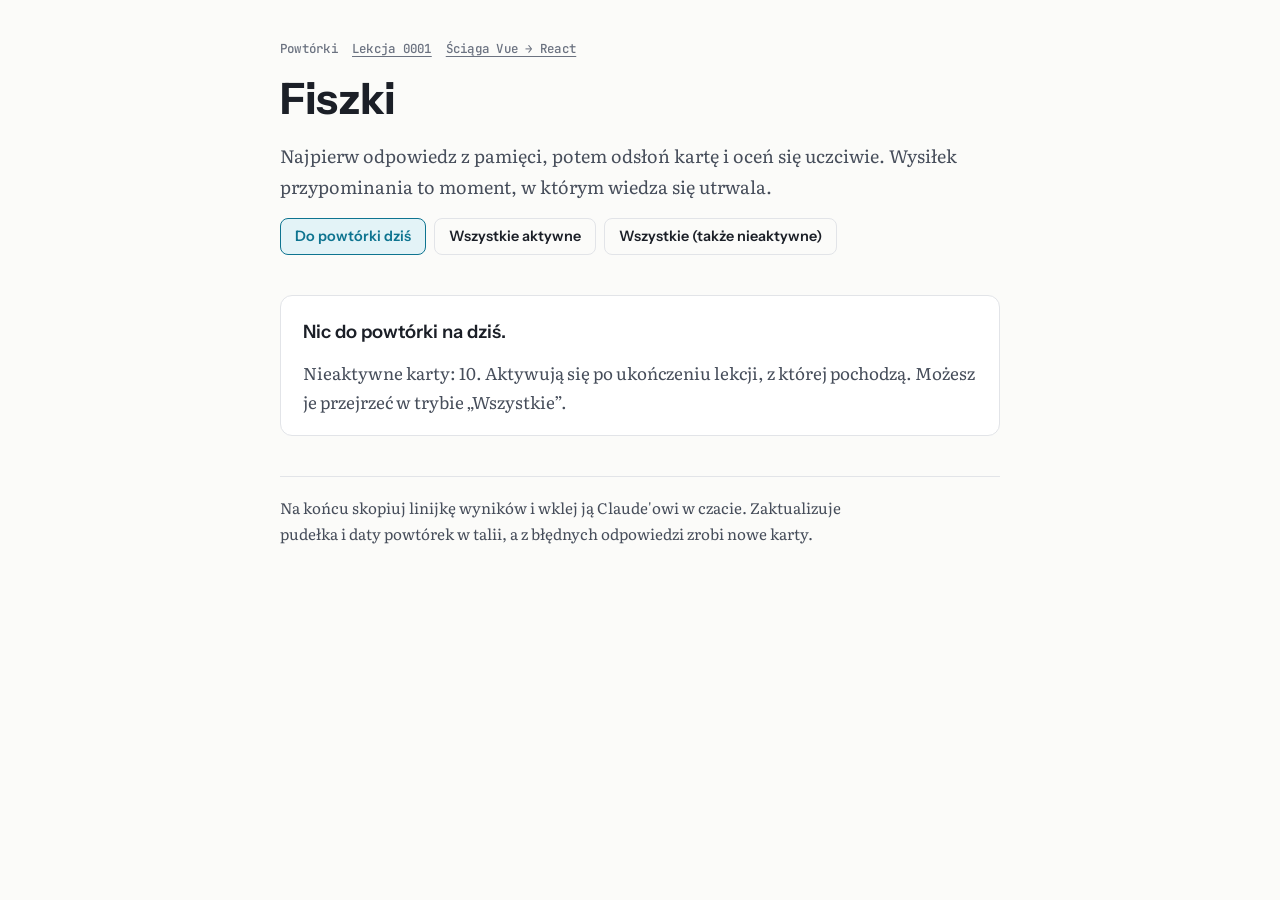
==== learning/practice/index.html @ 43b41495 "chore: warsztat nauki, roadmapa i zasady mentora - CLAUDE.md z zasadami mentora (drabinka podpowiedz" ====
<!doctype html>
<html lang="pl">
<head>
<meta charset="utf-8">
<meta name="viewport" content="width=device-width, initial-scale=1">
<title>Powtórki · fiszki</title>
<link rel="stylesheet" href="../assets/style.css">
<style>
  .card { background: var(--surface); border: 1px solid var(--rule); border-radius: 12px; padding: 22px 22px 18px; display: grid; gap: 14px; }
  .meta { display: flex; flex-wrap: wrap; gap: 6px 16px; font: 500 0.78rem/1.4 var(--f-mono); color: var(--ink-3); }
  .front { font: 600 1.15rem/1.5 var(--f-head); }
  textarea { width: 100%; min-height: 96px; font: 400 0.98rem/1.5 var(--f-read); color: var(--ink); background: var(--paper); border: 1px solid var(--rule); border-radius: 8px; padding: 10px 12px; resize: vertical; }
  textarea:focus-visible { outline: 2px solid var(--react); outline-offset: 1px; }
  .back { border-left: 3px solid var(--react); padding-left: 12px; display: grid; gap: 4px; }
  .back b { font: 600 0.72rem/1 var(--f-mono); letter-spacing: 0.06em; text-transform: uppercase; color: var(--react); }
  .mine { color: var(--ink-2); font-size: 0.92rem; white-space: pre-wrap; }
  .actions { display: flex; flex-wrap: wrap; gap: 8px; }
  .actions button, .modes button, .copy { font: 600 0.9rem/1 var(--f-head); padding: 10px 14px; border-radius: 8px; border: 1px solid var(--rule); background: var(--paper); color: var(--ink); cursor: pointer; }
  .actions button.primary { border-color: var(--react); background: var(--react-bg); color: var(--react); }
  .actions button.g-ok { border-color: var(--ok); background: var(--ok-bg); color: var(--ok); }
  .actions button.g-mid { border-color: var(--warn); background: var(--warn-bg); color: var(--warn); }
  .actions button.g-bad { border-color: var(--bad); background: var(--bad-bg); color: var(--bad); }
  button:disabled { opacity: 0.45; cursor: not-allowed; }
  .modes { display: flex; flex-wrap: wrap; gap: 8px; }
  .modes button[aria-pressed="true"] { border-color: var(--react); color: var(--react); background: var(--react-bg); }
  .progress { height: 6px; background: var(--rule); border-radius: 3px; overflow: hidden; }
  .progress span { display: block; height: 100%; background: var(--react); width: 0; }
  .result-line { font: 400 0.85rem/1.5 var(--f-mono); background: var(--code-bg); padding: 10px 12px; border-radius: 8px; word-break: break-all; user-select: all; }
  .stats { display: flex; flex-wrap: wrap; gap: 8px 20px; font: 500 0.95rem/1.4 var(--f-mono); }
  .empty { color: var(--ink-2); }
</style>
</head>
<body>
<main class="page">
  <header>
    <nav class="crumbs" aria-label="Nawigacja"><span>Powtórki</span><a href="../lessons/0001-model-mentalny-reacta.html">Lekcja 0001</a><a href="../reference/vue-to-react.html">Ściąga Vue → React</a></nav>
    <h1>Fiszki</h1>
    <p class="lede">Najpierw odpowiedz z pamięci, potem odsłoń kartę i oceń się uczciwie. Wysiłek przypominania to moment, w którym wiedza się utrwala.</p>
    <div class="modes" role="group" aria-label="Zakres kart">
      <button type="button" id="mode-due" aria-pressed="true">Do powtórki dziś</button>
      <button type="button" id="mode-active" aria-pressed="false">Wszystkie aktywne</button>
      <button type="button" id="mode-all" aria-pressed="false">Wszystkie (także nieaktywne)</button>
    </div>
  </header>

  <section id="session" aria-live="polite"></section>

  <footer class="ask">
    <p>Na końcu skopiuj linijkę wyników i wklej ją Claude'owi w czacie. Zaktualizuje pudełka i daty powtórek w talii, a z błędnych odpowiedzi zrobi nowe karty.</p>
  </footer>
</main>

<script src="../cards/cards.js"></script>
<script>
(function () {
  const today = (() => { const d = new Date(); const p = n => String(n).padStart(2, "0"); return `${d.getFullYear()}-${p(d.getMonth() + 1)}-${p(d.getDate())}`; })();
  const all = Array.isArray(window.CARDS) ? window.CARDS : [];
  const root = document.getElementById("session");
  const modeButtons = { due: "mode-due", active: "mode-active", all: "mode-all" };
  let deck = [], i = 0, results = [], mode = "due";

  const store = {
    get() { try { return JSON.parse(localStorage.getItem("lr-practice") || "null"); } catch (e) { return null; } },
    set(v) { try { localStorage.setItem("lr-practice", JSON.stringify(v)); } catch (e) {} },
    clear() { try { localStorage.removeItem("lr-practice"); } catch (e) {} },
  };

  function shuffle(a) { for (let k = a.length - 1; k > 0; k--) { const j = Math.floor(Math.random() * (k + 1)); [a[k], a[j]] = [a[j], a[k]]; } return a; }

  function pick(m) {
    if (m === "due") return all.filter(c => c.due && c.due <= today).sort((a, b) => a.box - b.box);
    if (m === "active") return shuffle(all.filter(c => c.due));
    return shuffle(all.slice());
  }

  function el(tag, props = {}, ...kids) {
    const e = document.createElement(tag);
    for (const [k, v] of Object.entries(props)) {
      if (k === "class") e.className = v; else if (k.startsWith("on")) e.addEventListener(k.slice(2), v); else e.setAttribute(k, v);
    }
    for (const kid of kids) e.append(kid);
    return e;
  }

  function start(m) {
    mode = m;
    for (const [k, id] of Object.entries(modeButtons)) document.getElementById(id).setAttribute("aria-pressed", String(k === m));
    deck = pick(m); i = 0; results = [];
    store.set({ date: today, mode, ids: deck.map(c => c.id), i, results });
    render();
  }

  function render() {
    root.replaceChildren();
    if (!all.length) { root.append(el("p", { class: "empty" }, "Nie udało się wczytać talii (learning/cards/cards.js).")); return; }
    if (!deck.length) {
      const inactive = all.filter(c => !c.due).length;
      root.append(el("div", { class: "card" },
        el("p", { class: "front" }, mode === "due" ? "Nic do powtórki na dziś." : "Brak aktywnych kart."),
        el("p", { class: "empty" }, inactive ? `Nieaktywne karty: ${inactive}. Aktywują się po ukończeniu lekcji, z której pochodzą. Możesz je przejrzeć w trybie „Wszystkie”.` : "Wszystkie karty są zaplanowane na późniejsze dni."),
      ));
      return;
    }
    if (i >= deck.length) return renderSummary();

    const c = deck[i];
    const progress = el("div", { class: "progress", "aria-hidden": "true" }, el("span"));
    progress.firstChild.style.width = `${Math.round((i / deck.length) * 100)}%`;
    const answer = el("textarea", { id: "answer", placeholder: "Twoja odpowiedź z pamięci…", "aria-label": "Twoja odpowiedź" });
    const reveal = el("button", { type: "button", class: "primary", disabled: "" }, "Pokaż odpowiedź");
    const dunno = el("button", { type: "button" }, "Nie wiem");
    answer.addEventListener("input", () => { reveal.disabled = answer.value.trim().length < 3; });
    answer.addEventListener("keydown", e => { if ((e.metaKey || e.ctrlKey) && e.key === "Enter" && !reveal.disabled) reveal.click(); });
    const actions = el("div", { class: "actions" }, reveal, dunno);
    const card = el("div", { class: "card" },
      el("div", { class: "meta" }, el("span", {}, `${i + 1} / ${deck.length}`), el("span", {}, `pudełko ${c.box}`), el("span", {}, c.src), el("span", {}, c.id)),
      progress,
      el("p", { class: "front" }, c.front),
      answer, actions,
    );
    root.append(card);
    answer.focus();

    function showBack(mine) {
      answer.disabled = true; actions.remove();
      card.append(
        mine ? el("p", { class: "mine" }, `Twoja odpowiedź: ${mine}`) : el("p", { class: "mine" }, "Twoja odpowiedź: nie wiem"),
        el("div", { class: "back" }, el("b", {}, "Odpowiedź"), el("span", {}, c.back)),
        el("div", { class: "actions" },
          el("button", { type: "button", class: "g-ok", onclick: () => grade("+") }, "Wiedziałem"),
          el("button", { type: "button", class: "g-mid", onclick: () => grade("~") }, "Częściowo"),
          el("button", { type: "button", class: "g-bad", onclick: () => grade("-") }, "Nie wiedziałem"),
        ),
      );
      card.querySelector(".g-ok").focus();
    }
    reveal.addEventListener("click", () => showBack(answer.value.trim()));
    dunno.addEventListener("click", () => showBack(""));

    function grade(g) {
      results.push({ id: c.id, g });
      i += 1;
      store.set({ date: today, mode, ids: deck.map(x => x.id), i, results });
      render();
    }
  }

  function renderSummary() {
    const ok = results.filter(r => r.g === "+").length, mid = results.filter(r => r.g === "~").length, bad = results.filter(r => r.g === "-").length;
    const line = `Powtórka ${today}: ` + results.map(r => r.id + r.g).join(" ");
    const lineEl = el("p", { class: "result-line", id: "result-line" }, line);
    const copy = el("button", { type: "button", class: "copy" }, "Kopiuj wynik");
    copy.addEventListener("click", async () => {
      try { await navigator.clipboard.writeText(line); copy.textContent = "Skopiowano"; }
      catch (e) { const r = document.createRange(); r.selectNodeContents(lineEl); const s = getSelection(); s.removeAllRanges(); s.addRange(r); copy.textContent = "Zaznaczono, skopiuj ręcznie"; }
    });
    root.append(el("div", { class: "card" },
      el("p", { class: "front" }, "Koniec powtórki"),
      el("div", { class: "stats" }, el("span", {}, `wiedziałem: ${ok}`), el("span", {}, `częściowo: ${mid}`), el("span", {}, `nie wiedziałem: ${bad}`)),
      el("p", {}, "Wklej tę linijkę Claude'owi w czacie:"),
      lineEl,
      el("div", { class: "actions" }, copy, el("button", { type: "button", onclick: () => { store.clear(); start(mode); } }, "Jeszcze raz")),
    ));
  }

  document.getElementById("mode-due").addEventListener("click", () => start("due"));
  document.getElementById("mode-active").addEventListener("click", () => start("active"));
  document.getElementById("mode-all").addEventListener("click", () => start("all"));

  // wznowienie przerwanej sesji z tego samego dnia
  const saved = store.get();
  if (saved && saved.date === today && Array.isArray(saved.ids)) {
    const byId = Object.fromEntries(all.map(c => [c.id, c]));
    deck = saved.ids.map(id => byId[id]).filter(Boolean); i = saved.i || 0; results = saved.results || []; mode = saved.mode || "due";
    for (const [k, id] of Object.entries(modeButtons)) document.getElementById(id).setAttribute("aria-pressed", String(k === mode));
    render();
  } else {
    start("due");
  }
})();
</script>
</body>
</html>
---- learning/assets/style.css ----
/* learn-react: wspólny arkusz stylów kursu.
   Koncepcja: kartka do czytania (serif, wąska kolumna ~68ch), kod i dane w mono,
   React = turkus, Vue = zieleń. Kolor zawsze niesie znaczenie, nigdy dekorację. */
@import url("https://fonts.googleapis.com/css2?family=Literata:opsz,wght@7..72,400;7..72,600&family=Instrument+Sans:wght@500;600;700&family=JetBrains+Mono:wght@400;500&display=swap");

:root {
  --paper: #fbfbf9;
  --surface: #ffffff;
  --ink: #1b1f27;
  --ink-2: #464d5a;
  --ink-3: #6b7280;
  --rule: #e2e4e8;
  --code-bg: #f2f3f5;
  --react: #0e7490;      /* wszystko, co dotyczy Reacta */
  --react-bg: #e3f3f7;
  --vue: #2f7a52;        /* wszystko, co dotyczy Vue */
  --vue-bg: #e5f2ea;
  --ok: #1f6f4a; --ok-bg: #e6f3ec;
  --bad: #a1332f; --bad-bg: #fbe9e8;
  --warn: #8a5a00; --warn-bg: #fbf1dc;
  --f-read: "Literata", Georgia, "Times New Roman", serif;
  --f-head: "Instrument Sans", "Helvetica Neue", Arial, sans-serif;
  --f-mono: "JetBrains Mono", ui-monospace, "SF Mono", Menlo, monospace;
}
@media (prefers-color-scheme: dark) {
  :root:not([data-theme="light"]) {
    --paper: #14171c; --surface: #1b1f26; --ink: #e9ecf1; --ink-2: #b5bcc8; --ink-3: #8a93a1; --rule: #2c323b; --code-bg: #20252d;
    --react: #5cc6dd; --react-bg: #12313a; --vue: #6fcf97; --vue-bg: #15301f;
    --ok: #7fd3a8; --ok-bg: #173126; --bad: #f19a95; --bad-bg: #3a1c1b; --warn: #f0c36a; --warn-bg: #33280f;
    color-scheme: dark;
  }
}
:root[data-theme="dark"] {
  --paper: #14171c; --surface: #1b1f26; --ink: #e9ecf1; --ink-2: #b5bcc8; --ink-3: #8a93a1; --rule: #2c323b; --code-bg: #20252d;
  --react: #5cc6dd; --react-bg: #12313a; --vue: #6fcf97; --vue-bg: #15301f;
  --ok: #7fd3a8; --ok-bg: #173126; --bad: #f19a95; --bad-bg: #3a1c1b; --warn: #f0c36a; --warn-bg: #33280f;
  color-scheme: dark;
}

* { box-sizing: border-box; }
html { -webkit-text-size-adjust: 100%; }
body { margin: 0; background: var(--paper); color: var(--ink); font: 400 17px/1.7 var(--f-read); }
.page { max-width: 760px; margin: 0 auto; padding-inline: 20px; padding-block: 40px 96px; display: grid; gap: 40px; }
.page > section, .page > header { display: grid; gap: 16px; min-width: 0; }

h1, h2, h3 { font-family: var(--f-head); line-height: 1.2; margin: 0; text-wrap: balance; letter-spacing: -0.01em; }
h1 { font-size: clamp(2rem, 5vw, 2.7rem); font-weight: 700; }
h2 { font-size: 1.45rem; font-weight: 600; }
h3 { font-size: 1.1rem; font-weight: 600; }
p, li { max-width: 68ch; }
p { margin: 0; }
ul, ol { margin: 0; padding-left: 1.3em; display: grid; gap: 6px; }
a { color: var(--react); text-underline-offset: 3px; }
a:focus-visible, button:focus-visible { outline: 2px solid var(--react); outline-offset: 2px; border-radius: 4px; }
strong { font-weight: 600; }

/* nagłówek lekcji */
.crumbs { display: flex; flex-wrap: wrap; gap: 6px 14px; font: 500 0.78rem/1.4 var(--f-mono); color: var(--ink-3); letter-spacing: 0.02em; }
.crumbs a { color: var(--ink-3); }
.lede { font-size: 1.12rem; color: var(--ink-2); }
.win { background: var(--surface); border: 1px solid var(--rule); border-radius: 10px; padding: 14px 18px; display: grid; gap: 6px; }
.win b { font: 600 0.75rem/1 var(--f-mono); letter-spacing: 0.08em; text-transform: uppercase; color: var(--ink-3); }

/* kod */
code { font: 400 0.88em/1.5 var(--f-mono); background: var(--code-bg); padding: 0.1em 0.35em; border-radius: 4px; }
pre { margin: 0; background: var(--code-bg); border-radius: 8px; padding: 14px 16px; overflow-x: auto; font: 400 0.85rem/1.6 var(--f-mono); }
pre code { background: none; padding: 0; font-size: inherit; }
.label { font: 600 0.72rem/1 var(--f-mono); letter-spacing: 0.06em; text-transform: uppercase; }
.label.react { color: var(--react); } .label.vue { color: var(--vue); }

/* porównanie Vue | React obok siebie */
.vs { display: grid; grid-template-columns: repeat(auto-fit, minmax(280px, 1fr)); gap: 14px; }
.vs > div { display: grid; gap: 8px; align-content: start; min-width: 0; }
.vs > div.vue pre { border-left: 3px solid var(--vue); }
.vs > div.react pre { border-left: 3px solid var(--react); }

/* ramki */
.note, .pitfall, .source { border-radius: 8px; padding: 12px 16px; display: grid; gap: 6px; }
.note { background: var(--react-bg); }
.pitfall { background: var(--warn-bg); }
.pitfall b, .note b, .source b { font-family: var(--f-head); }
.source { border: 1px solid var(--rule); background: var(--surface); }

/* tabele */
.table-wrap { overflow-x: auto; border: 1px solid var(--rule); border-radius: 10px; background: var(--surface); }
table { border-collapse: collapse; width: 100%; font-size: 0.92rem; }
th, td { text-align: left; vertical-align: top; padding: 9px 12px; border-bottom: 1px solid var(--rule); }
tbody tr:last-child > * { border-bottom: 0; }
thead th { font: 600 0.72rem/1.2 var(--f-mono); text-transform: uppercase; letter-spacing: 0.05em; color: var(--ink-3); }
th.vue, td.vue { color: var(--vue); } th.react { color: var(--react); }
td code { white-space: nowrap; }

/* quiz (assets/quiz.js) */
.quiz { display: grid; gap: 18px; }
.q { background: var(--surface); border: 1px solid var(--rule); border-radius: 10px; padding: 16px 18px; display: grid; gap: 12px; }
.q .prompt { font-weight: 600; }
.q .opts { display: grid; gap: 8px; }
.q button.opt { text-align: left; font: inherit; font-size: 0.95rem; color: var(--ink); background: var(--paper); border: 1px solid var(--rule); border-radius: 8px; padding: 9px 12px; cursor: pointer; }
.q button.opt:hover:not(:disabled) { border-color: var(--react); }
.q button.opt.right { background: var(--ok-bg); border-color: var(--ok); color: var(--ok); }
.q button.opt.wrong { background: var(--bad-bg); border-color: var(--bad); color: var(--bad); }
.q button.opt:disabled { cursor: default; }
.q .explain { font-size: 0.93rem; color: var(--ink-2); border-left: 3px solid var(--rule); padding-left: 12px; }
.score { font: 500 0.9rem/1.4 var(--f-mono); color: var(--ink-2); }

/* demo na żywo */
.demo { background: var(--surface); border: 1px solid var(--rule); border-radius: 10px; padding: 16px 18px; display: grid; gap: 12px; }
.demo button { font: 600 0.9rem/1 var(--f-head); padding: 10px 14px; border-radius: 8px; border: 1px solid var(--react); background: var(--react-bg); color: var(--react); cursor: pointer; }
.demo .row { display: flex; flex-wrap: wrap; gap: 10px; align-items: center; }
.demo output { font: 500 1.6rem/1 var(--f-mono); min-width: 3ch; }

/* stopka */
.ask { border-top: 1px solid var(--rule); padding-top: 18px; color: var(--ink-2); font-size: 0.95rem; }
.next { display: flex; flex-wrap: wrap; gap: 8px 20px; font-family: var(--f-head); }

@media print {
  body { background: #fff; color: #000; font-size: 11pt; }
  .q button.opt { border-color: #999; }
  .demo, .quiz { break-inside: avoid; }
  a { color: #000; }
}
@media (prefers-reduced-motion: no-preference) {
  .q button.opt { transition: background-color .15s, border-color .15s; }
}
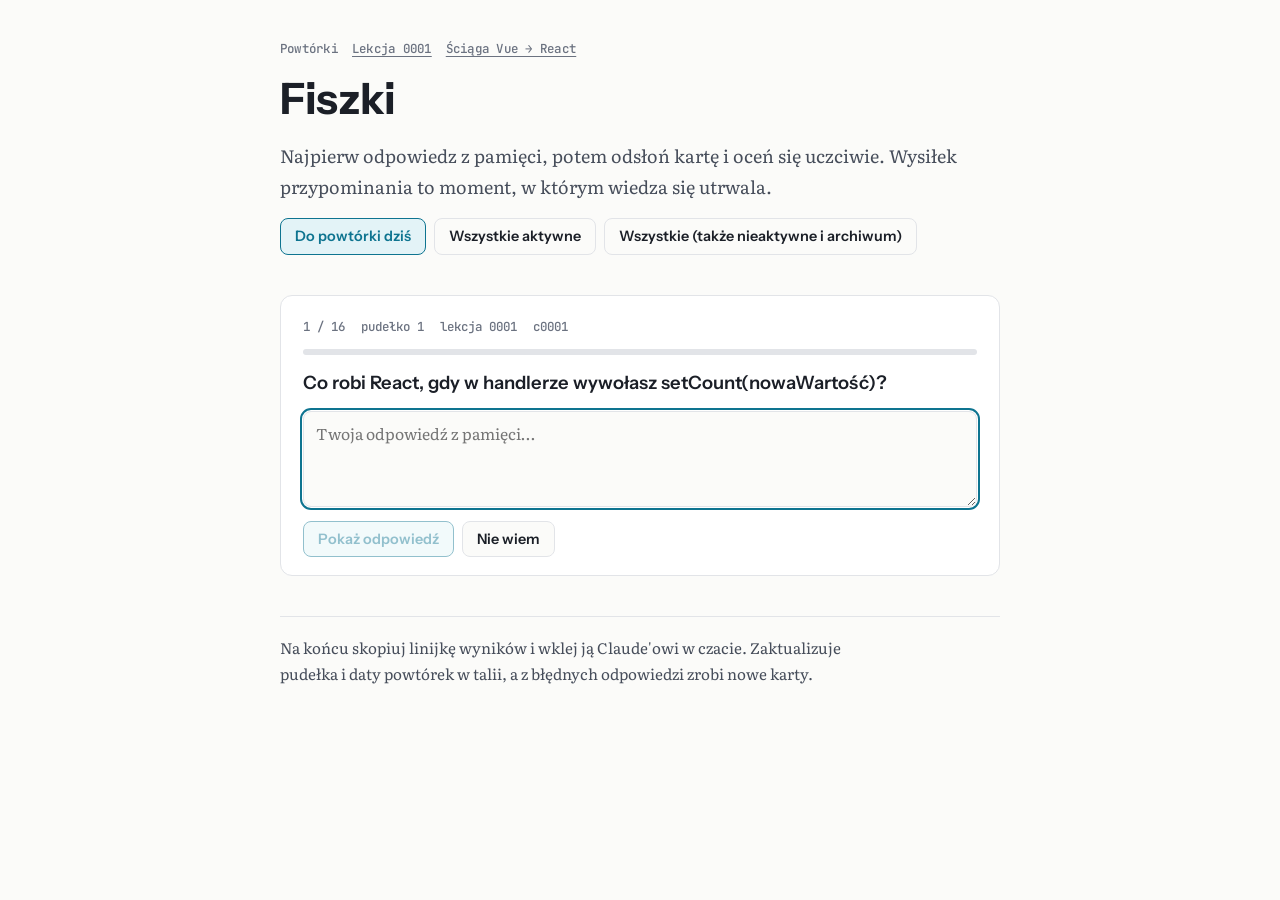
==== commit 25ac0f59: "feat(learning): linijka wyników w quizie i archiwum fiszek - quiz.js: po ostatniej odpowiedzi linijk" ====
--- a/learning/practice/index.html
+++ b/learning/practice/index.html
@@ -39,7 +39,7 @@
     <div class="modes" role="group" aria-label="Zakres kart">
       <button type="button" id="mode-due" aria-pressed="true">Do powtórki dziś</button>
       <button type="button" id="mode-active" aria-pressed="false">Wszystkie aktywne</button>
-      <button type="button" id="mode-all" aria-pressed="false">Wszystkie (także nieaktywne)</button>
+      <button type="button" id="mode-all" aria-pressed="false">Wszystkie (także nieaktywne i archiwum)</button>
     </div>
   </header>
 
@@ -94,10 +94,12 @@
     root.replaceChildren();
     if (!all.length) { root.append(el("p", { class: "empty" }, "Nie udało się wczytać talii (learning/cards/cards.js).")); return; }
     if (!deck.length) {
-      const inactive = all.filter(c => !c.due).length;
+      const inactive = all.filter(c => !c.due && !c.archived).length;
+      const archived = all.filter(c => c.archived).length;
       root.append(el("div", { class: "card" },
         el("p", { class: "front" }, mode === "due" ? "Nic do powtórki na dziś." : "Brak aktywnych kart."),
         el("p", { class: "empty" }, inactive ? `Nieaktywne karty: ${inactive}. Aktywują się po ukończeniu lekcji, z której pochodzą. Możesz je przejrzeć w trybie „Wszystkie”.` : "Wszystkie karty są zaplanowane na późniejsze dni."),
+        ...(archived ? [el("p", { class: "empty" }, `W archiwum (opanowane): ${archived}.`)] : []),
       ));
       return;
     }
@@ -113,7 +115,7 @@
     answer.addEventListener("keydown", e => { if ((e.metaKey || e.ctrlKey) && e.key === "Enter" && !reveal.disabled) reveal.click(); });
     const actions = el("div", { class: "actions" }, reveal, dunno);
     const card = el("div", { class: "card" },
-      el("div", { class: "meta" }, el("span", {}, `${i + 1} / ${deck.length}`), el("span", {}, `pudełko ${c.box}`), el("span", {}, c.src), el("span", {}, c.id)),
+      el("div", { class: "meta" }, el("span", {}, `${i + 1} / ${deck.length}`), el("span", {}, c.archived ? "archiwum" : `pudełko ${c.box}`), el("span", {}, c.src), el("span", {}, c.id)),
       progress,
       el("p", { class: "front" }, c.front),
       answer, actions,
--- a/learning/assets/style.css
+++ b/learning/assets/style.css
@@ -101,7 +101,11 @@
 .q button.opt.wrong { background: var(--bad-bg); border-color: var(--bad); color: var(--bad); }
 .q button.opt:disabled { cursor: default; }
 .q .explain { font-size: 0.93rem; color: var(--ink-2); border-left: 3px solid var(--rule); padding-left: 12px; }
-.score { font: 500 0.9rem/1.4 var(--f-mono); color: var(--ink-2); }
+.score, .demo-status { font: 500 0.9rem/1.4 var(--f-mono); color: var(--ink-2); }
+.result { display: grid; gap: 8px; justify-items: start; }
+.result-line { font: 400 0.85rem/1.5 var(--f-mono); background: var(--code-bg); padding: 10px 12px; border-radius: 8px; word-break: break-word; user-select: all; justify-self: stretch; }
+.result button { font: 600 0.85rem/1 var(--f-head); padding: 9px 12px; border-radius: 8px; border: 1px solid var(--react); background: var(--react-bg); color: var(--react); cursor: pointer; }
+.result-hint { font-size: 0.88rem; color: var(--ink-3); }
 
 /* demo na żywo */
 .demo { background: var(--surface); border: 1px solid var(--rule); border-radius: 10px; padding: 16px 18px; display: grid; gap: 12px; }
@@ -116,6 +120,7 @@
 @media print {
   body { background: #fff; color: #000; font-size: 11pt; }
   .q button.opt { border-color: #999; }
+  .result button { display: none; }
   .demo, .quiz { break-inside: avoid; }
   a { color: #000; }
 }
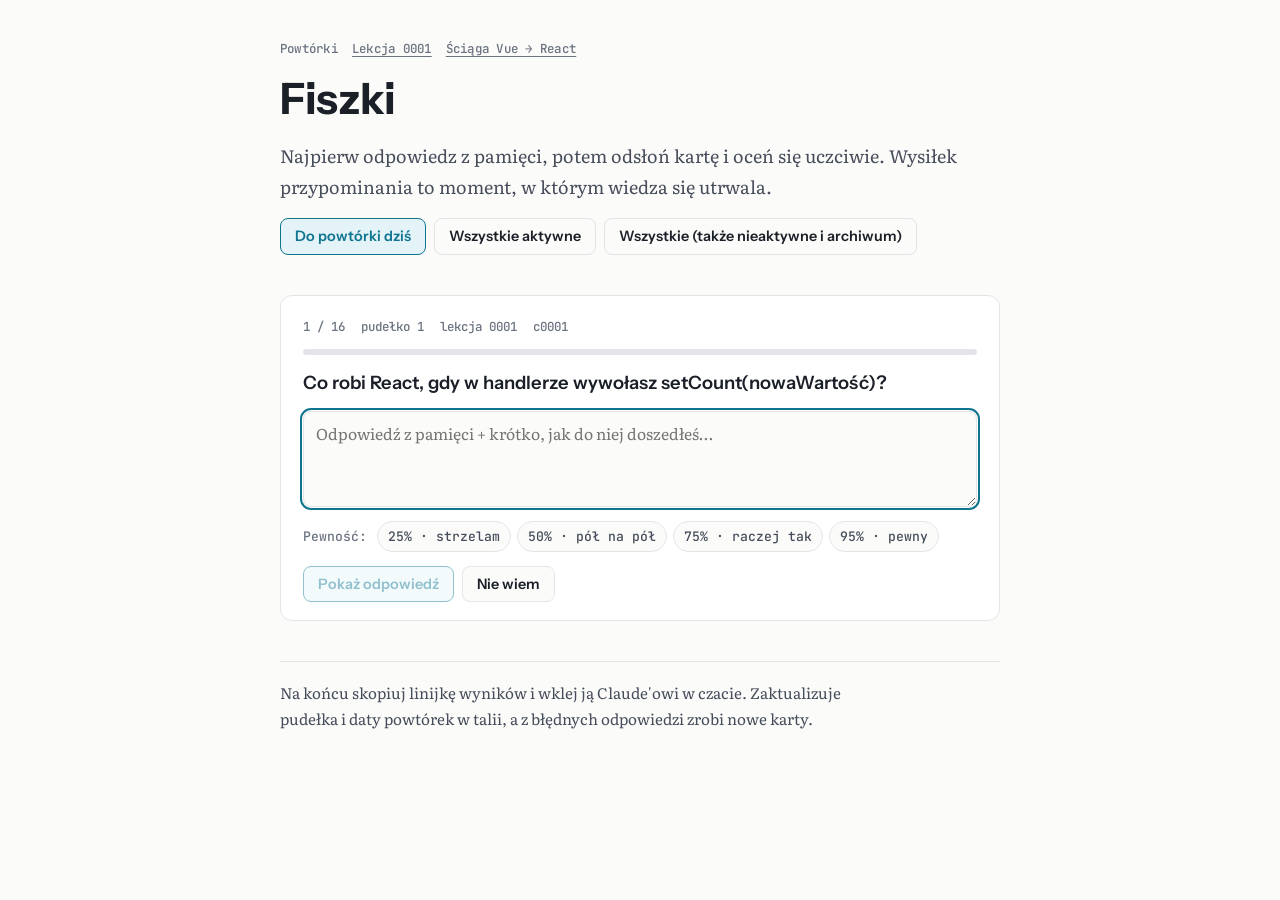
==== commit 09f0e97b: "feat(learning): pewność przy odpowiedziach i lekcje krokowe - quiz i fiszki wymagają wyboru pewności" ====
--- a/learning/practice/index.html
+++ b/learning/practice/index.html
@@ -23,6 +23,10 @@
   button:disabled { opacity: 0.45; cursor: not-allowed; }
   .modes { display: flex; flex-wrap: wrap; gap: 8px; }
   .modes button[aria-pressed="true"] { border-color: var(--react); color: var(--react); background: var(--react-bg); }
+  .conf { display: flex; flex-wrap: wrap; gap: 6px; align-items: center; }
+  .conf-label { font: 500 0.82rem/1 var(--f-mono); color: var(--ink-3); margin-right: 4px; }
+  .conf button { font: 500 0.82rem/1 var(--f-mono); padding: 8px 10px; border-radius: 999px; border: 1px solid var(--rule); background: var(--paper); color: var(--ink-2); cursor: pointer; }
+  .conf button[aria-pressed="true"] { border-color: var(--react); color: var(--react); background: var(--react-bg); }
   .progress { height: 6px; background: var(--rule); border-radius: 3px; overflow: hidden; }
   .progress span { display: block; height: 100%; background: var(--react); width: 0; }
   .result-line { font: 400 0.85rem/1.5 var(--f-mono); background: var(--code-bg); padding: 10px 12px; border-radius: 8px; word-break: break-all; user-select: all; }
@@ -108,25 +112,35 @@
     const c = deck[i];
     const progress = el("div", { class: "progress", "aria-hidden": "true" }, el("span"));
     progress.firstChild.style.width = `${Math.round((i / deck.length) * 100)}%`;
-    const answer = el("textarea", { id: "answer", placeholder: "Twoja odpowiedź z pamięci…", "aria-label": "Twoja odpowiedź" });
+    const answer = el("textarea", { id: "answer", placeholder: "Odpowiedź z pamięci + krótko, jak do niej doszedłeś…", "aria-label": "Twoja odpowiedź i tok myślenia" });
     const reveal = el("button", { type: "button", class: "primary", disabled: "" }, "Pokaż odpowiedź");
     const dunno = el("button", { type: "button" }, "Nie wiem");
-    answer.addEventListener("input", () => { reveal.disabled = answer.value.trim().length < 3; });
+    let conf = null;
+    const LEVELS = [[25, "strzelam"], [50, "pół na pół"], [75, "raczej tak"], [95, "pewny"]];
+    const confRow = el("div", { class: "conf", role: "group", "aria-label": "Pewność odpowiedzi" }, el("span", { class: "conf-label" }, "Pewność:"));
+    const sync = () => { reveal.disabled = answer.value.trim().length < 3 || conf === null; };
+    for (const [v, label] of LEVELS) {
+      const b = el("button", { type: "button", "aria-pressed": "false" }, `${v}% · ${label}`);
+      b.addEventListener("click", () => { conf = v; confRow.querySelectorAll("button").forEach(x => x.setAttribute("aria-pressed", String(x === b))); sync(); });
+      confRow.append(b);
+    }
+    answer.addEventListener("input", sync);
     answer.addEventListener("keydown", e => { if ((e.metaKey || e.ctrlKey) && e.key === "Enter" && !reveal.disabled) reveal.click(); });
     const actions = el("div", { class: "actions" }, reveal, dunno);
     const card = el("div", { class: "card" },
       el("div", { class: "meta" }, el("span", {}, `${i + 1} / ${deck.length}`), el("span", {}, c.archived ? "archiwum" : `pudełko ${c.box}`), el("span", {}, c.src), el("span", {}, c.id)),
       progress,
       el("p", { class: "front" }, c.front),
-      answer, actions,
+      answer, confRow, actions,
     );
     root.append(card);
     answer.focus();
 
     function showBack(mine) {
-      answer.disabled = true; actions.remove();
+      answer.disabled = true; actions.remove(); confRow.remove();
+      if (!mine) conf = null;
       card.append(
-        mine ? el("p", { class: "mine" }, `Twoja odpowiedź: ${mine}`) : el("p", { class: "mine" }, "Twoja odpowiedź: nie wiem"),
+        mine ? el("p", { class: "mine" }, `Twoja odpowiedź (pewność ${conf}%): ${mine}`) : el("p", { class: "mine" }, "Twoja odpowiedź: nie wiem"),
         el("div", { class: "back" }, el("b", {}, "Odpowiedź"), el("span", {}, c.back)),
         el("div", { class: "actions" },
           el("button", { type: "button", class: "g-ok", onclick: () => grade("+") }, "Wiedziałem"),
@@ -140,7 +154,7 @@
     dunno.addEventListener("click", () => showBack(""));
 
     function grade(g) {
-      results.push({ id: c.id, g });
+      results.push({ id: c.id, g, conf });
       i += 1;
       store.set({ date: today, mode, ids: deck.map(x => x.id), i, results });
       render();
@@ -149,7 +163,8 @@
 
   function renderSummary() {
     const ok = results.filter(r => r.g === "+").length, mid = results.filter(r => r.g === "~").length, bad = results.filter(r => r.g === "-").length;
-    const line = `Powtórka ${today}: ` + results.map(r => r.id + r.g).join(" ");
+    // format: c0001+75 (wiedziałem, pewność 75%), c0002-95 (nie wiedziałem przy 95%), c0003-nw (nie wiem)
+    const line = `Powtórka ${today}: ` + results.map(r => r.id + r.g + (r.conf == null ? (r.g === "+" ? "" : "nw") : r.conf)).join(" ");
     const lineEl = el("p", { class: "result-line", id: "result-line" }, line);
     const copy = el("button", { type: "button", class: "copy" }, "Kopiuj wynik");
     copy.addEventListener("click", async () => {
--- a/learning/assets/style.css
+++ b/learning/assets/style.css
@@ -107,6 +107,30 @@
 .result button { font: 600 0.85rem/1 var(--f-head); padding: 9px 12px; border-radius: 8px; border: 1px solid var(--react); background: var(--react-bg); color: var(--react); cursor: pointer; }
 .result-hint { font-size: 0.88rem; color: var(--ink-3); }
 
+/* pewność przed odpowiedzią (assets/quiz.js) */
+.conf { display: flex; flex-wrap: wrap; gap: 6px; align-items: center; }
+.conf-label { font: 500 0.8rem/1 var(--f-mono); color: var(--ink-3); margin-right: 2px; }
+.conf button { font: 500 0.8rem/1 var(--f-mono); padding: 7px 10px; border-radius: 999px; border: 1px solid var(--rule); background: var(--paper); color: var(--ink-2); cursor: pointer; }
+.conf button[aria-pressed="true"] { border-color: var(--react); color: var(--react); background: var(--react-bg); }
+.conf button.dunno { margin-left: auto; }
+.conf button:disabled { cursor: default; opacity: 0.6; }
+.q button.opt:disabled:not(.right):not(.wrong) { opacity: 0.55; }
+
+/* lekcje krokowe: przewidź → wyjaśnienie → sprawdzenie (assets/steps.js) */
+.step { display: grid; gap: 16px; border-top: 1px solid var(--rule); padding-top: 24px; }
+.step-head { display: flex; gap: 10px; align-items: baseline; }
+.step-head .label { color: var(--ink-3); }
+.predict { background: var(--surface); border: 1px dashed var(--react); border-radius: 10px; padding: 16px 18px; display: grid; gap: 10px; }
+.predict .prompt { font-weight: 600; }
+.predict textarea { width: 100%; min-height: 84px; font: 400 0.95rem/1.5 var(--f-read); color: var(--ink); background: var(--paper); border: 1px solid var(--rule); border-radius: 8px; padding: 10px 12px; resize: vertical; }
+.predict textarea:focus-visible { outline: 2px solid var(--react); outline-offset: 1px; }
+.predict .row { display: flex; flex-wrap: wrap; gap: 8px; }
+.predict button { font: 600 0.88rem/1 var(--f-head); padding: 9px 12px; border-radius: 8px; border: 1px solid var(--rule); background: var(--paper); color: var(--ink); cursor: pointer; }
+.predict button.commit { border-color: var(--react); background: var(--react-bg); color: var(--react); }
+.predict button:disabled { opacity: 0.45; cursor: not-allowed; }
+.your-prediction { font-size: 0.92rem; color: var(--ink-2); border-left: 3px solid var(--react); padding-left: 12px; white-space: pre-wrap; }
+.step-locked { color: var(--ink-3); font: 500 0.85rem/1.4 var(--f-mono); }
+
 /* demo na żywo */
 .demo { background: var(--surface); border: 1px solid var(--rule); border-radius: 10px; padding: 16px 18px; display: grid; gap: 12px; }
 .demo button { font: 600 0.9rem/1 var(--f-head); padding: 10px 14px; border-radius: 8px; border: 1px solid var(--react); background: var(--react-bg); color: var(--react); cursor: pointer; }
